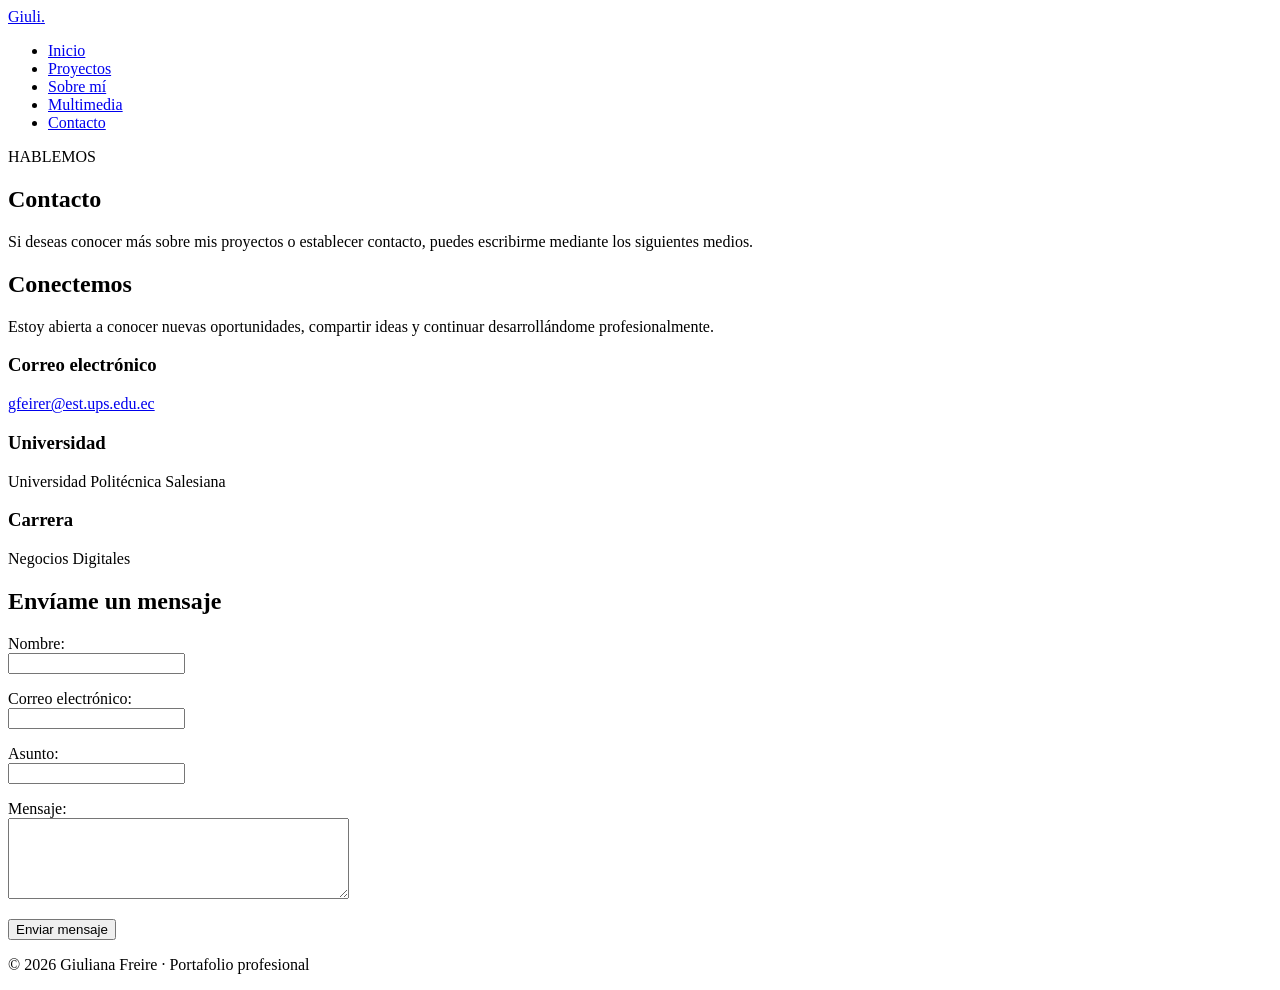
==== contacto.html @ c8998e95 "feat/Crear la página de contacto" ====
<!DOCTYPE html>
<html lang="es">
<head>
    <meta charset="UTF-8">
    <meta name="viewport" content="width=device-width, initial-scale=1.0">
    <title>Contacto | Giuliana Freire</title>
</head>
<body>

<header class="encabezado">
    <nav class="navegacion">
        <a href="index.html" class="logo">Giuli<span>.</span></a>

        <ul class="menu">
            <li><a href="index.html">Inicio</a></li>
            <li><a href="proyectos.html">Proyectos</a></li>
            <li><a href="sobre-mi.html">Sobre mí</a></li>
            <li><a href="multimedia.html">Multimedia</a></li>
            <li><a href="contacto.html" class="activo">Contacto</a></li>
        </ul>
    </nav>
</header>

<main>

    <section class="titulo-pagina">
        <p class="subtitulo">HABLEMOS</p>
        <h1>Contacto</h1>
        <p>
            Si deseas conocer más sobre mis proyectos o establecer contacto, puedes escribirme mediante los siguientes medios.
        </p>
    </section>

    <section class="contacto-contenedor">

        <article class="contacto-informacion">
            <h2>Conectemos</h2>

            <p>
                Estoy abierta a conocer nuevas oportunidades, compartir ideas y continuar desarrollándome profesionalmente.
            </p>

            <div class="contacto-dato">
                <h3>Correo electrónico</h3>
                <a href="mailto:gfreirer@est.ups.edu.ec">gfeirer@est.ups.edu.ec</a>
            </div>

            <div class="contacto-dato">
                <h3>Universidad</h3>
                <p>Universidad Politécnica Salesiana</p>
            </div>

            <div class="contacto-dato">
                <h3>Carrera</h3>
                <p>Negocios Digitales</p>
            </div>
        </article>

        <article class="formulario-contacto">
            <h2>Envíame un mensaje</h2>
            <form>
            <p>
                <label for="nombre">Nombre:</label><br>
                <input type="text" id="nombre" name="nombre" required>
            </p>
            <p>
                <label for="correo">Correo electrónico:</label><br>
                <input type="email" id="correo" name="correo" required>
            </p>
            <p>
                <label for="asunto">Asunto:</label><br>
                <input type="text" id="asunto" name="asunto" required>
            </p>
            <p>
                <label for="mensaje">Mensaje:</label><br>
                <textarea id="mensaje" name="mensaje" rows="5" cols="40" required></textarea>
            </p>
                <button type="submit" class="boton-principal">Enviar mensaje</button>

            </form>
        </article>

    </section>

</main>

<footer class="pie-pagina">
    <p>© 2026 Giuliana Freire · Portafolio profesional</p>
</footer>

</body>
</html>
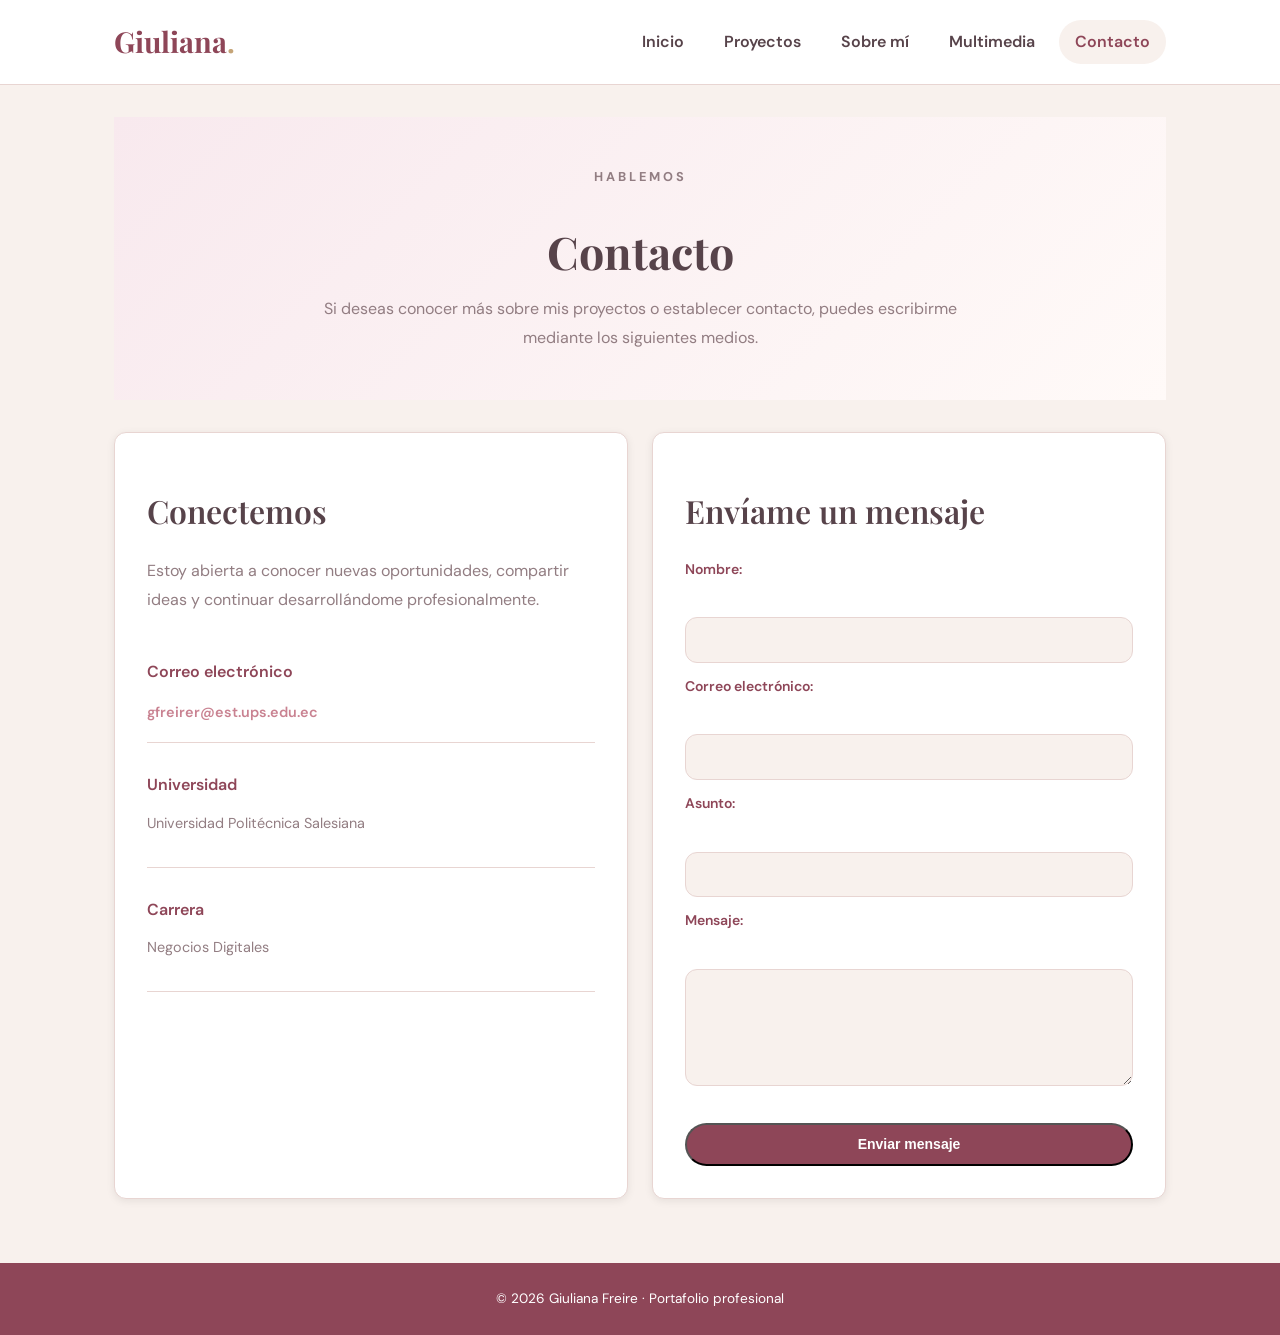
==== commit 613a0ce6: "feat/Crear hoja de estilos en css, conexión de estilos con los arhivos html, y correción de errores " ====
--- a/contacto.html
+++ b/contacto.html
@@ -4,12 +4,13 @@
     <meta charset="UTF-8">
     <meta name="viewport" content="width=device-width, initial-scale=1.0">
     <title>Contacto | Giuliana Freire</title>
+    <link rel="stylesheet" href="css/estilos.css">
 </head>
 <body>
 
 <header class="encabezado">
     <nav class="navegacion">
-        <a href="index.html" class="logo">Giuli<span>.</span></a>
+        <a href="index.html" class="logo">Giuliana<span>.</span></a>
 
         <ul class="menu">
             <li><a href="index.html">Inicio</a></li>
@@ -42,7 +43,7 @@
 
             <div class="contacto-dato">
                 <h3>Correo electrónico</h3>
-                <a href="mailto:gfreirer@est.ups.edu.ec">gfeirer@est.ups.edu.ec</a>
+                <a href="mailto:gfreirer@est.ups.edu.ec">gfreirer@est.ups.edu.ec</a>
             </div>
 
             <div class="contacto-dato">
--- a/css/estilos.css
+++ b/css/estilos.css
@@ -0,0 +1,690 @@
+/* HOJA DE ESTILOS DEL PORTAFOLIO*/
+/* Importar fuentes de Google */
+@import url("https://fonts.googleapis.com/css2?family=DM+Sans:wght@400;500;600;700&family=Playfair+Display:wght@500;600;700&display=swap");
+
+/* Variables*/
+:root {
+    --color-primario: #C98291;
+    --color-primario-oscuro: #8E4658;
+    --color-fondo: #F8F1ED;
+    --color-superficie: #FFFFFF;
+    --color-texto: #57434A;
+    --color-texto-suave: #927D82;
+    --color-borde: #E8D5D2;
+    --color-dorado: #C5A477;
+
+    /* Tipografía */
+    --fuente-texto: "DM Sans", sans-serif;
+    --fuente-titulos: "Playfair Display", serif;
+
+    /* Medidas */
+    --ancho-contenido: 1100px;
+
+    /* Tarjetas */
+    --radio: 12px;
+    --sombra: 0 2px 8px rgba(0,0,0,0.08);
+    --sombra-fuerte: 0 8px 20px rgba(0,0,0,0.12);
+}
+
+/* Configuración inicial*/
+*,
+*::before,
+*::after {
+    box-sizing: border-box;
+}
+
+html {
+    scroll-behavior: smooth;
+}
+
+body {
+    background-color: var(--color-fondo);
+    color: var(--color-texto);
+    margin: 0;
+    font-family: var(--fuente-texto);
+    font-size: 1rem;
+    line-height: 1.8;
+}
+
+h1, h2, h3 {
+    font-family: var(--fuente-titulos);
+    color: var(--color-texto);
+    line-height: 1.2;
+}
+
+h1 {
+    font-size: 2.8rem;
+    font-weight: 700;
+}
+
+h2 {
+    font-size: 2rem;
+    font-weight: 600;
+}
+
+h3 {
+    font-size: 1.35rem;
+    font-weight: 600;
+}
+
+a {
+    color: var(--color-primario);
+    text-decoration: none;
+    font-weight: 600;
+}
+
+a:hover {
+    color: var(--color-primario-oscuro);
+    text-decoration: underline;
+}
+
+img{
+    max-width: 100%;
+    height: auto;
+    display: block;
+}
+
+video {
+    max-width: 100%;
+    height: auto;
+    display: block;
+}
+
+/* Encabezado y navegación*/
+.encabezado {
+    background-color: var(--color-superficie);
+    border-bottom: 1px solid var(--color-borde);
+    position: sticky;
+    top: 0;
+    z-index: 100;
+}
+
+.navegacion {
+    max-width: var(--ancho-contenido);
+    margin: 0 auto;
+    padding: 1rem 1.5rem;
+    display: flex;
+    justify-content: space-between;
+    align-items: center;
+    flex-wrap: wrap;
+    gap: 1rem;
+}
+
+.logo {
+    color: var(--color-primario-oscuro);
+    font-family: var(--fuente-titulos);
+    font-size: 1.8rem;
+    font-weight: 700;
+}
+
+.logo span {
+    color: var(--color-dorado);
+}
+
+.menu {
+    display: flex;
+    justify-content: center;
+    align-items: center;
+    flex-wrap: wrap;
+    gap: 0.5rem;
+
+    list-style: none;
+    margin: 0;
+    padding: 0;
+}
+
+.menu a {
+    display: block;
+    padding: 0.5rem 1rem;
+    border-radius: 999px;
+    color: var(--color-texto);
+    transition: background-color 0.2s;
+}
+
+.menu a:hover {
+    background-color: var(--color-fondo);
+    color: var(--color-primario-oscuro);
+    text-decoration: none;
+}
+
+.menu a.activo {
+    background-color: var(--color-fondo);
+    color: var(--color-primario-oscuro);
+}
+
+/* Contenido */
+main {
+    max-width: var(--ancho-contenido);
+    margin: 0 auto;
+    padding: 2rem 1.5rem;
+}
+
+/*Página de inicio*/
+.inicio {
+    max-width: none;
+    min-height: 570px;
+    margin: 0;
+    padding: 3rem;
+    background: linear-gradient(135deg,#F8E9EE,#FFFAF8);
+    display: grid;
+    grid-template-columns: repeat(auto-fit, minmax(min(100%, 350px), 1fr));
+    align-items: center;
+    gap: 2rem;
+}
+
+.inicio-contenido {
+    max-width: 700px;
+}
+
+.subtitulo {
+    color: var(--color-primario-oscuro);
+    font-size: 0.8rem;
+    font-weight: 700;
+    letter-spacing: 3px;
+}
+
+.inicio h1 {
+    color: var(--color-texto);
+    font-size: 3rem;
+    margin-bottom: 1rem;
+}
+
+.inicio h1 span {
+    color: var(--color-primario);
+}
+
+.inicio h2 {
+    font-family: var(--fuente-texto);
+    font-size: 1.3rem;
+    font-weight: 600;
+    margin-bottom: 1.5rem;
+}
+
+.inicio-contenido > p:not(.subtitulo) {
+    color: var(--color-texto-suave);
+    line-height: 1.9;
+    margin-bottom: 1.5rem;
+}
+
+/* Botones de inicio */
+.inicio-botones {
+    display: flex;
+    flex-wrap: wrap;
+    gap: 1rem;
+}
+
+/* Imagen de inicio */
+.inicio-imagen {
+    display: flex;
+    justify-content: center;
+    align-items: center;
+}
+
+.inicio-imagen img {
+    width: 100%;
+    max-width: 390px;
+    height: 420px;
+    object-fit: cover;
+    border-radius: 180px 180px var(--radio) var(--radio);
+    border: 6px solid var(--color-superficie);
+    box-shadow: var(--sombra-fuerte);
+}
+
+/* Botones*/
+.boton-principal {
+    display: inline-block;
+    padding: 0.7rem 1.5rem;
+    border-radius: 999px;
+    font-size: 0.875rem;
+    font-weight: 700;
+    transition: background-color 0.2s;
+}
+
+.boton-secundario {
+    display: inline-block;
+    padding: 0.7rem 1.5rem;
+    border-radius: 999px;
+    font-size: 0.875rem;
+    font-weight: 700;
+    transition: background-color 0.2s;
+}
+
+.boton-principal {
+    background-color: var(--color-primario-oscuro);
+    color: white;
+}
+
+.boton-principal:hover {
+    background-color: var(--color-primario);
+    color: white;
+    text-decoration: none;
+}
+
+.boton-secundario {
+    background-color: transparent;
+    color: var(--color-primario-oscuro);
+    border: 1px solid var(--color-primario-oscuro);
+}
+
+.boton-secundario:hover {
+    background-color: var(--color-primario-oscuro);
+    color: white;
+    text-decoration: none;
+}
+
+/*Presentación */
+.presentacion {
+    max-width: 850px;
+    margin: 0 auto;
+    padding: 3rem 1.5rem;
+    text-align: center;
+}
+
+.presentacion h2 {
+    font-size: 2rem;
+}
+
+.presentacion h2 span {
+    color: var(--color-primario);
+}
+
+.presentacion p {
+    color: var(--color-texto-suave);
+}
+
+/* Áreas y tarjetas*/
+.areas {
+    padding: 3rem 1.5rem;
+    background-color: var(--color-fondo);
+}
+.habilidades {
+    padding: 3rem 1.5rem;
+    background-color: var(--color-fondo);
+}
+
+.areas > h2 {
+    text-align: center;
+    margin-bottom: 2rem;
+}
+
+.habilidades > h2 {
+    text-align: center;
+    margin-bottom: 2rem;
+}
+
+.areas-grid {
+    display: grid;
+    grid-template-columns: repeat(auto-fit, minmax(220px, 1fr));
+    gap: 1.5rem;
+    max-width: var(--ancho-contenido);
+    margin: 0 auto;
+}
+
+.area-card {
+    background-color: var(--color-superficie);
+    border: 1px solid var(--color-borde);
+    border-radius: var(--radio);
+    box-shadow: var(--sombra);
+    padding: 1.5rem;
+    transition: transform 0.2s, box-shadow 0.2s;
+    display: flex;
+    flex-direction: column;
+}
+
+.area-card h3 {
+    margin-top: 0;
+}
+
+.area-card p {
+    color: var(--color-texto-suave);
+    font-size: 0.9rem;
+}
+
+.area-card:hover {
+    transform: translateY(-4px);
+    box-shadow: var(--sombra-fuerte);
+}
+
+/* Encabezados de página */
+.titulo-pagina {
+    background: linear-gradient(135deg,#F8E9EE,#FFFAF8);
+    text-align: center;
+    padding: 3rem 1.5rem;
+    margin-bottom: 2rem;
+}
+
+.titulo-pagina h1 {
+    margin-bottom: 1rem;
+}
+
+.titulo-pagina h1 span {
+    color: var(--color-primario);
+}
+
+.titulo-pagina p {
+    max-width: 650px;
+    margin: 0 auto;
+    color: var(--color-texto-suave);
+}
+
+/* Proyectos*/
+.proyectos-contenedor {
+    max-width: var(--ancho-contenido);
+    margin: 0 auto;
+    padding: 2rem 1.5rem;
+}
+
+.proyecto-detallado {
+    background-color: var(--color-superficie);
+    border: 1px solid var(--color-borde);
+    border-radius: var(--radio);
+    box-shadow: var(--sombra);
+    overflow: hidden;
+    margin-bottom: 2rem;
+}
+
+.proyecto-numero {
+    background-color: var(--color-primario-oscuro);
+    color: white;
+    padding: 1rem 1.5rem;
+    font-size: 0.8rem;
+    font-weight: 700;
+    letter-spacing: 2px;
+}
+
+/* Imágenes y videos de proyectos */
+.proyecto-media {
+    width: 100%;
+    background-color: var(--color-fondo);
+    padding: 1.5rem;
+    display: flex;
+    flex-direction: column;
+    align-items: center;
+    gap: 0.5rem;
+}
+
+/* Agrupar cada imagen con su descripción */
+.proyecto-media figure {
+    width: 100%;
+    max-width: 600px;
+    margin: 0 0 1.5rem 0;
+    text-align: center;
+}
+
+.proyecto-media img {
+    width: 100%;
+    max-width: 600px;
+    height: auto;
+    object-fit: contain;
+    border-radius: var(--radio);
+    border: 1px solid var(--color-borde);
+}
+
+.proyecto-media figcaption {
+    width: 100%;
+    text-align: center;
+    color: var(--color-primario-oscuro);
+    font-size: 0.9rem;
+    font-weight: 600;
+    padding-top: 0.7rem;
+}
+
+.proyecto-media video {
+    width: 100%;
+    max-width: 600px;
+    max-height: 500px;
+    object-fit: contain;
+    background-color: #21191D;
+    border-radius: var(--radio);
+}
+
+
+/* Información del proyecto */
+.proyecto-informacion {
+    padding: 2rem;
+}
+
+.etiqueta {
+    display: inline-block;
+    background-color: #F3DCE4;
+    color: var(--color-primario-oscuro);
+    padding: 0.4rem 1rem;
+    border-radius: 999px;
+    font-size: 0.75rem;
+    font-weight: 700;
+    margin-bottom: 1rem;
+}
+
+.proyecto-informacion h2 {
+    margin-top: 0;
+}
+
+.descripcion-proyecto {
+    color: var(--color-texto-suave);
+    line-height: 1.9;
+}
+
+.detalle-proyecto {
+    border-top: 1px solid var(--color-borde);
+    padding: 1rem 0;
+}
+
+.detalle-proyecto h3 {
+    font-family: var(--fuente-texto);
+    font-size: 1rem;
+    color: var(--color-primario-oscuro);
+}
+
+.detalle-proyecto p {
+    color: var(--color-texto-suave);
+    font-size: 0.9rem;
+}
+
+/* Herramientas utilizadas */
+.etiquetas {
+    display: flex;
+    flex-wrap: wrap;
+    gap: 0.5rem;
+}
+
+.etiquetas span {
+    background-color: var(--color-fondo);
+    color: var(--color-primario-oscuro);
+    border: 1px solid var(--color-borde);
+    border-radius: 999px;
+    padding: 0.4rem 0.9rem;
+    font-size: 0.75rem;
+}
+
+/* Sobre mi*/
+.sobre-mi-contenedor {
+    display: grid;
+    grid-template-columns: repeat(auto-fit, minmax(min(100%, 300px), 1fr));
+    gap: 1.5rem;
+    margin: 2rem auto;
+}
+
+.sobre-mi-texto,
+.formacion {
+    background-color: var(--color-superficie);
+    border: 1px solid var(--color-borde);
+    border-radius: var(--radio);
+    box-shadow: var(--sombra);
+    padding: 2rem;
+}
+
+.sobre-mi-texto p {
+    color: var(--color-texto-suave);
+}
+
+.formacion-item {
+    background-color: var(--color-fondo);
+    border-left: 4px solid var(--color-primario);
+    border-radius: 0 var(--radio) var(--radio) 0;
+    padding: 1rem;
+    margin-bottom: 1rem;
+}
+
+.formacion-item span {
+    color: var(--color-primario-oscuro);
+    font-size: 0.8rem;
+    font-weight: 700;
+}
+
+.formacion-item h3 {
+    font-size: 1rem;
+}
+
+/* Multimedia*/
+.multimedia-grid {
+    display: grid;
+    grid-template-columns: repeat(auto-fit, minmax(min(100%, 300px), 1fr));
+    gap: 1.5rem;
+    margin: 2rem 0;
+}
+
+.multimedia-grid .area-card img {width: 100%; margin-bottom: 1rem; border-radius: var(--radio);
+}
+
+.multimedia-grid .area-card video {width: 100%; margin-bottom: 1rem; border-radius: var(--radio);
+}
+
+.multimedia-grid .area-card video {background-color: #21191D;
+}
+
+/* Contacto*/
+.contacto-contenedor {
+    display: grid;
+    grid-template-columns: repeat(auto-fit, minmax(min(100%, 300px), 1fr));
+    gap: 1.5rem;
+    margin: 2rem auto;
+}
+
+.contacto-informacion {
+    background-color: var(--color-superficie);
+    border: 1px solid var(--color-borde);
+    border-radius: var(--radio);
+    box-shadow: var(--sombra);
+    padding: 2rem;
+}
+
+.formulario-contacto {
+    background-color: var(--color-superficie);
+    border: 1px solid var(--color-borde);
+    border-radius: var(--radio);
+    box-shadow: var(--sombra);
+    padding: 2rem;
+}
+
+.contacto-informacion p {
+    color: var(--color-texto-suave);
+}
+
+.contacto-dato {
+    border-bottom: 1px solid var(--color-borde);
+    padding: 1rem 0;
+}
+
+.contacto-dato h3 {
+    font-family: var(--fuente-texto);
+    font-size: 1rem;
+    color: var(--color-primario-oscuro);
+}
+
+.contacto-dato p {
+    font-size: 0.9rem;
+    overflow-wrap: anywhere;
+}
+
+.contacto-dato a {
+    font-size: 0.9rem;
+    overflow-wrap: anywhere;
+}
+
+/* Formulario de contacto */
+.formulario-contacto form {
+    display: flex;
+    flex-direction: column;
+    gap: 0.7rem;
+}
+
+.formulario-contacto form p {
+    margin: 0;
+}
+
+.formulario-contacto label {
+    display: block;
+    color: var(--color-primario-oscuro);
+    font-size: 0.875rem;
+    font-weight: 600;
+    margin-bottom: 0.4rem;
+}
+
+.formulario-contacto input {
+    width: 100%;
+    padding: 0.8rem 1rem;
+    border: 1px solid var(--color-borde);
+    border-radius: var(--radio);
+    background-color: var(--color-fondo);
+    color: var(--color-texto);
+    font-family: var(--fuente-texto);
+    font-size: 0.9rem;
+}
+
+.formulario-contacto textarea {
+    width: 100%;
+    padding: 0.8rem 1rem;
+    border: 1px solid var(--color-borde);
+    border-radius: var(--radio);
+    background-color: var(--color-fondo);
+    color: var(--color-texto);
+    font-family: var(--fuente-texto);
+    font-size: 0.9rem;
+}
+
+.formulario-contacto input:focus {
+    outline: 2px solid var(--color-primario);
+}
+
+.formulario-contacto textarea:focus {
+    outline: 2px solid var(--color-primario);
+}
+
+.formulario-contacto textarea {
+    resize: vertical;
+}
+
+.formulario-contacto button {
+    margin-top: 1rem;
+    cursor: pointer;
+}
+
+/*Contacto*/
+.llamada-contacto {
+    background-color: var(--color-primario-oscuro);
+    color: white;
+    text-align: center;
+    padding: 3rem 1.5rem;
+    border-radius: var(--radio);
+}
+
+.llamada-contacto h2 {
+    color: white;
+}
+
+.llamada-contacto p {
+    color: #F8E9EE;
+}
+
+/* Pie de página*/
+.pie-pagina {
+    background-color: var(--color-primario-oscuro);
+    color: white;
+    text-align: center;
+    padding: 1.5rem;
+    font-size: 0.85rem;
+}
+
+.pie-pagina p {
+    margin: 0;
+}
